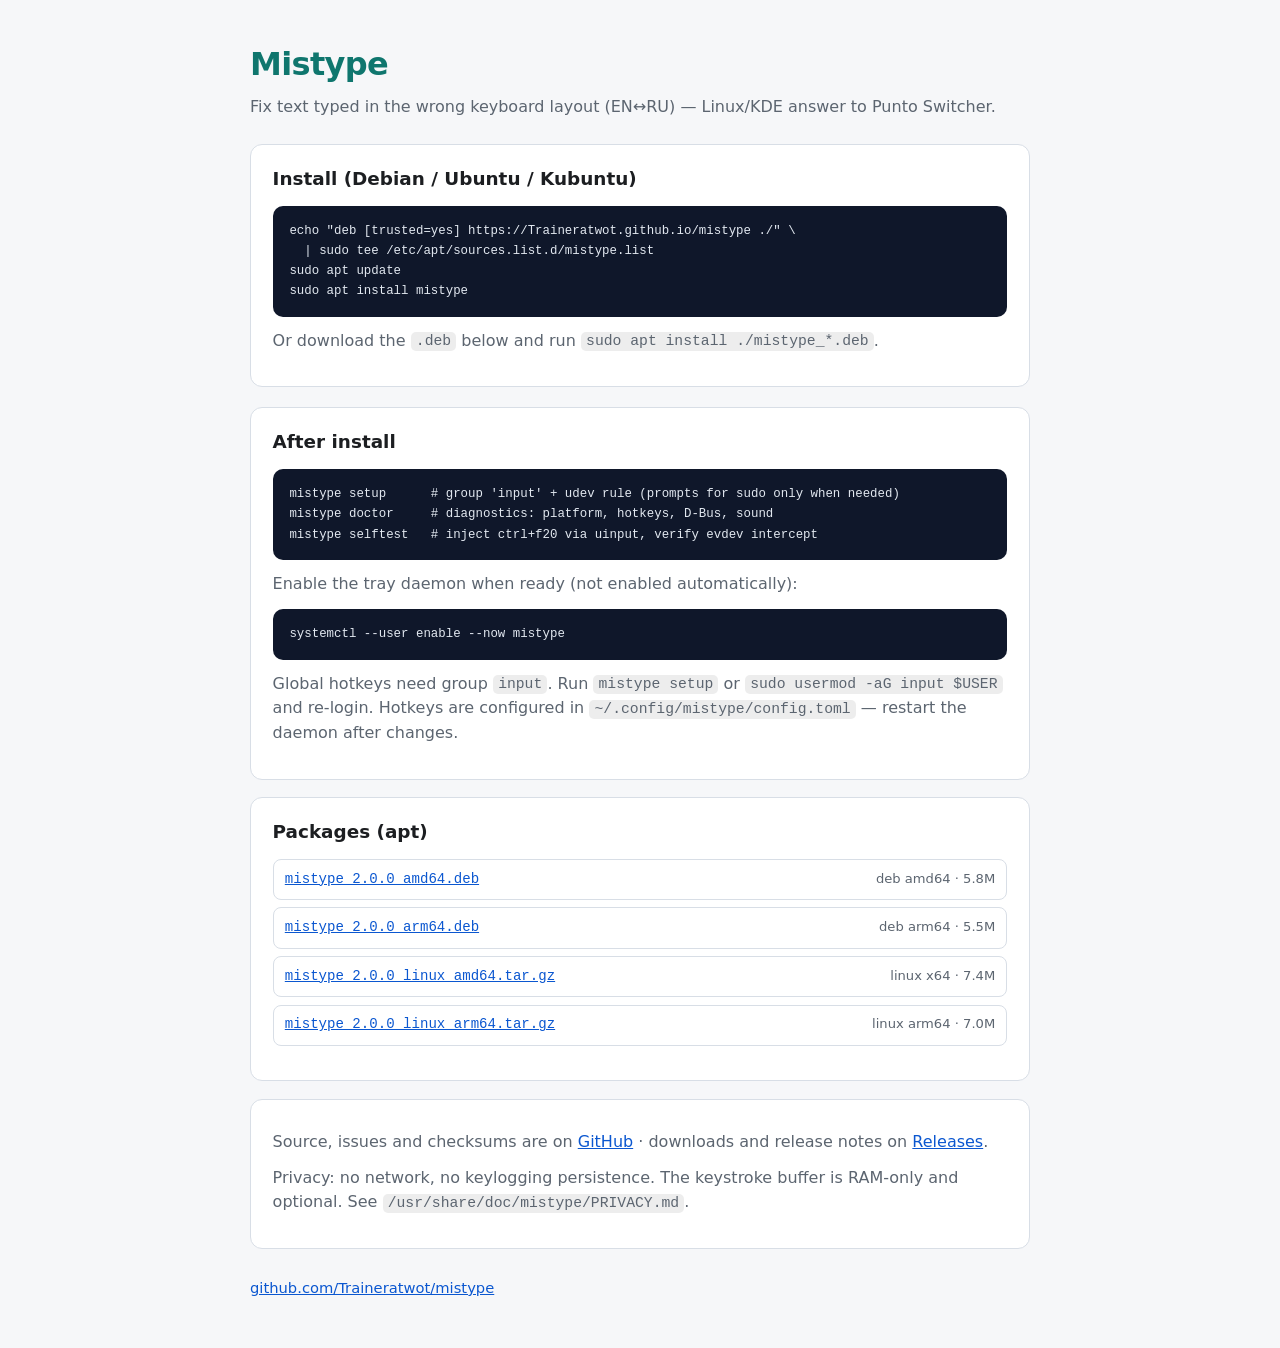
==== index.html @ 9109681e "apt: mistype 2.0.0" ====
<!DOCTYPE html>
<html lang="en">
<head>
  <meta charset="utf-8">
  <meta name="viewport" content="width=device-width, initial-scale=1">
  <title>Mistype — apt repository</title>
  <link rel="stylesheet" href="style.css">
</head>
<body>
  <main class="wrap">
    <header>
      <h1>Mistype</h1>
      <p class="tagline">Fix text typed in the wrong keyboard layout (EN↔RU) — Linux/KDE answer to Punto Switcher.</p>
    </header>

    <section class="intro">
      <h2>Install (Debian / Ubuntu / Kubuntu)</h2>
      <pre><code>echo "deb [trusted=yes] https://Traineratwot.github.io/mistype ./" \
  | sudo tee /etc/apt/sources.list.d/mistype.list
sudo apt update
sudo apt install mistype</code></pre>
      <p class="muted">Or download the <code>.deb</code> below and run
        <code>sudo apt install ./mistype_*.deb</code>.</p>
    </section>

    <section>
      <h2>After install</h2>
      <pre><code>mistype setup      # group 'input' + udev rule (prompts for sudo only when needed)
mistype doctor     # diagnostics: platform, hotkeys, D-Bus, sound
mistype selftest   # inject ctrl+f20 via uinput, verify evdev intercept</code></pre>
      <p class="muted">Enable the tray daemon when ready (not enabled automatically):</p>
      <pre><code>systemctl --user enable --now mistype</code></pre>
      <p class="muted">Global hotkeys need group <code>input</code>. Run
        <code>mistype setup</code> or <code>sudo usermod -aG input $USER</code>
        and re-login. Hotkeys are configured in
        <code>~/.config/mistype/config.toml</code> — restart the daemon after changes.</p>
    </section>

    <section>
      <h2>Packages (apt)</h2>
      <ul class="packages">
<li><a class="name" href="pool/mistype_2.0.0_amd64.deb">mistype_2.0.0_amd64.deb</a><span class="meta">deb amd64 · 5.8M</span></li>
<li><a class="name" href="pool/mistype_2.0.0_arm64.deb">mistype_2.0.0_arm64.deb</a><span class="meta">deb arm64 · 5.5M</span></li>
<li><a class="name" href="downloads/mistype_2.0.0_linux_amd64.tar.gz">mistype_2.0.0_linux_amd64.tar.gz</a><span class="meta">linux x64 · 7.4M</span></li>
<li><a class="name" href="downloads/mistype_2.0.0_linux_arm64.tar.gz">mistype_2.0.0_linux_arm64.tar.gz</a><span class="meta">linux arm64 · 7.0M</span></li>
</ul>

    </section>

    <section>
      <p class="muted">Source, issues and checksums are on
        <a href="https://github.com/Traineratwot/mistype">GitHub</a> ·
        downloads and release notes on
        <a href="https://github.com/Traineratwot/mistype/releases">Releases</a>.</p>
      <p class="muted">Privacy: no network, no keylogging persistence. The keystroke buffer is
        RAM-only and optional. See <code>/usr/share/doc/mistype/PRIVACY.md</code>.</p>
    </section>

    <footer>
      <a href="https://github.com/Traineratwot/mistype">github.com/Traineratwot/mistype</a>
    </footer>
  </main>
</body>
</html>
---- style.css ----
:root {
  color-scheme: light dark;
  --bg: #f6f7f9;
  --fg: #1c1e21;
  --muted: #5c6570;
  --card: #ffffff;
  --border: #d8dee6;
  --accent: #0b57d0;
  --brand: #0f766e;
  --code-bg: #0f172a;
  --code-fg: #e2e8f0;
}

@media (prefers-color-scheme: dark) {
  :root {
    --bg: #0f141a;
    --fg: #e8eaed;
    --muted: #9aa4b2;
    --card: #171d25;
    --border: #2a3441;
    --accent: #7ab0ff;
    --brand: #5eead4;
    --code-bg: #0b1220;
    --code-fg: #dbe7ff;
  }
}

* { box-sizing: border-box; }

body {
  margin: 0;
  font: 16px/1.55 system-ui, -apple-system, "Segoe UI", Roboto, sans-serif;
  background: var(--bg);
  color: var(--fg);
}

.wrap {
  max-width: 820px;
  margin: 0 auto;
  padding: 2.5rem 1.25rem 3rem;
}

header h1 {
  margin: 0 0 .35rem;
  font-size: 2rem;
  letter-spacing: -0.02em;
  color: var(--brand);
}

.tagline {
  margin: 0 0 1.5rem;
  color: var(--muted);
}

section {
  background: var(--card);
  border: 1px solid var(--border);
  border-radius: 12px;
  padding: 1.25rem 1.35rem 1.4rem;
  margin-bottom: 1.1rem;
}

.intro { margin-bottom: 1.25rem; }

h2 {
  margin: 0 0 .75rem;
  font-size: 1.15rem;
}

p { margin: .65rem 0; }

a { color: var(--accent); }

pre {
  margin: .75rem 0;
  padding: 0.95rem 1.05rem;
  background: var(--code-bg);
  color: var(--code-fg);
  border-radius: 10px;
  overflow-x: auto;
  font: 13.5px/1.5 ui-monospace, SFMono-Regular, Menlo, Consolas, monospace;
}

code {
  font: 0.92em ui-monospace, SFMono-Regular, Menlo, Consolas, monospace;
}

p code, li code {
  background: rgba(127, 127, 127, 0.14);
  padding: 0.1em 0.35em;
  border-radius: 5px;
}

ul.packages {
  list-style: none;
  padding: 0;
  margin: 0.75rem 0;
}

ul.packages li {
  display: flex;
  flex-wrap: wrap;
  gap: 0.35rem 0.75rem;
  align-items: baseline;
  padding: 0.55rem 0.7rem;
  border: 1px solid var(--border);
  border-radius: 8px;
  margin-bottom: 0.45rem;
}

ul.packages .name {
  font-family: ui-monospace, SFMono-Regular, Menlo, Consolas, monospace;
  font-size: 0.88rem;
  word-break: break-all;
}

ul.packages .meta {
  color: var(--muted);
  font-size: 0.82rem;
  margin-left: auto;
  white-space: nowrap;
}

.muted { color: var(--muted); }

footer {
  margin-top: 1.75rem;
  color: var(--muted);
  font-size: 0.92rem;
}
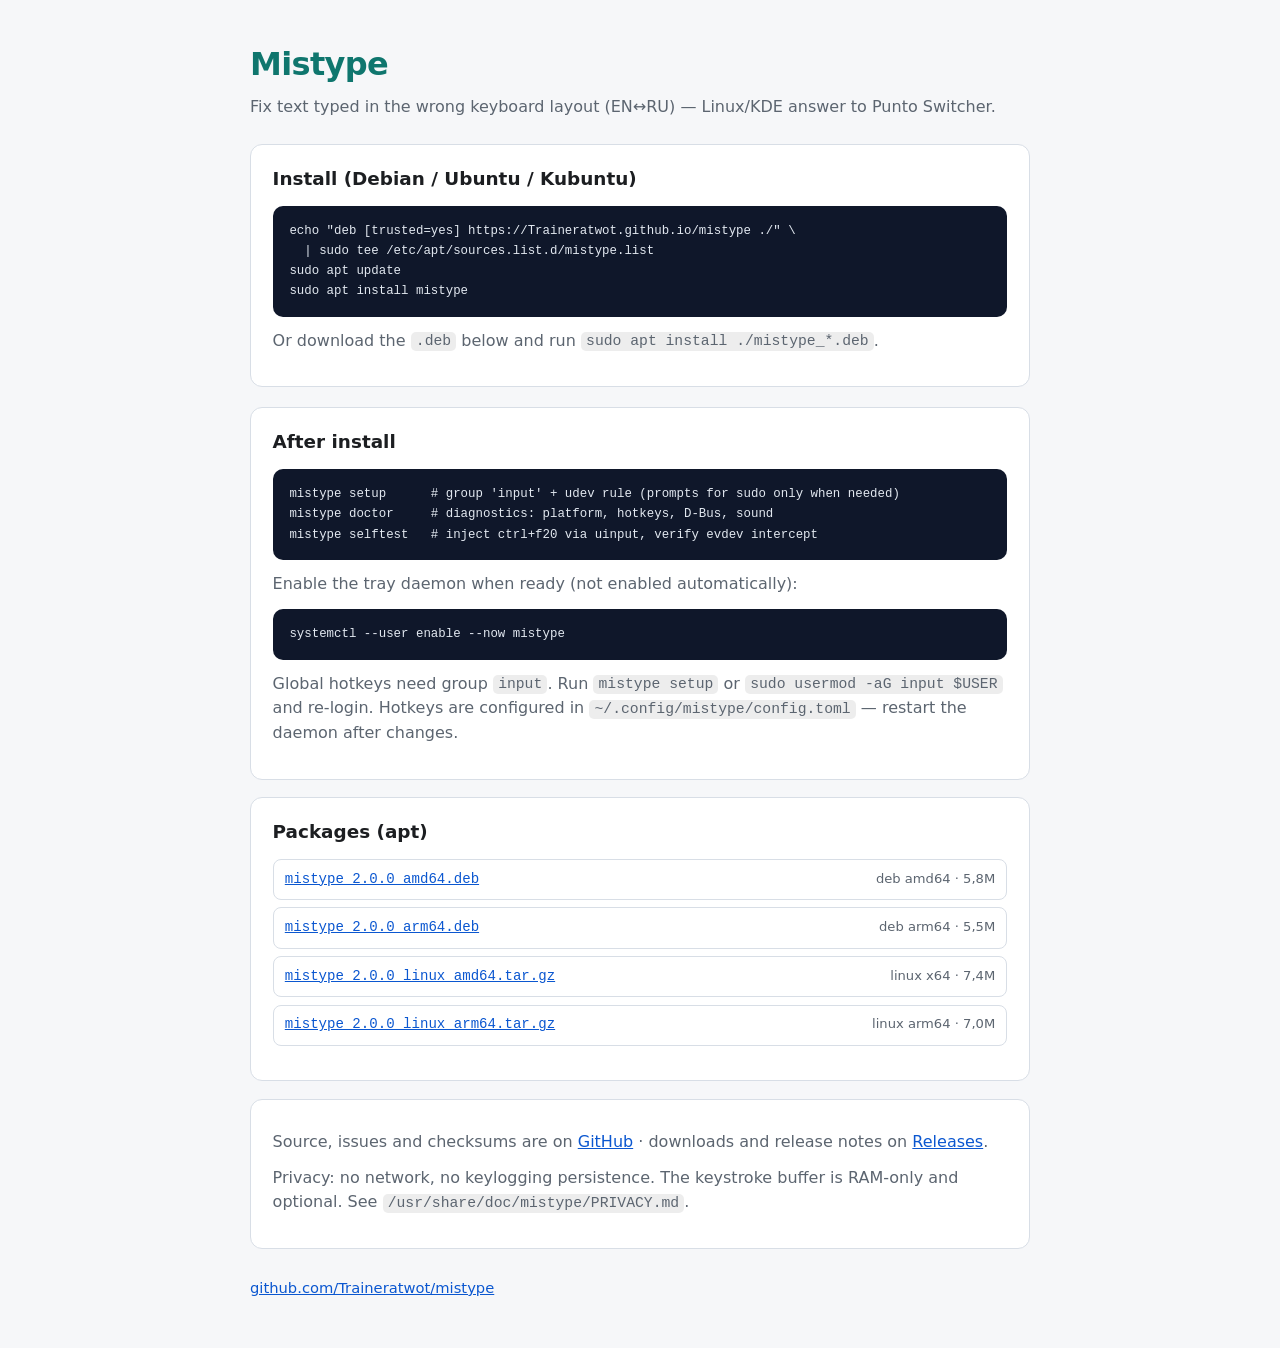
==== commit c158ed0c: "apt: drop legacy switchfix packages (Mistype 2.0 clean break)" ====
--- a/index.html
+++ b/index.html
@@ -39,10 +39,10 @@
     <section>
       <h2>Packages (apt)</h2>
       <ul class="packages">
-<li><a class="name" href="pool/mistype_2.0.0_amd64.deb">mistype_2.0.0_amd64.deb</a><span class="meta">deb amd64 · 5.8M</span></li>
-<li><a class="name" href="pool/mistype_2.0.0_arm64.deb">mistype_2.0.0_arm64.deb</a><span class="meta">deb arm64 · 5.5M</span></li>
-<li><a class="name" href="downloads/mistype_2.0.0_linux_amd64.tar.gz">mistype_2.0.0_linux_amd64.tar.gz</a><span class="meta">linux x64 · 7.4M</span></li>
-<li><a class="name" href="downloads/mistype_2.0.0_linux_arm64.tar.gz">mistype_2.0.0_linux_arm64.tar.gz</a><span class="meta">linux arm64 · 7.0M</span></li>
+<li><a class="name" href="pool/mistype_2.0.0_amd64.deb">mistype_2.0.0_amd64.deb</a><span class="meta">deb amd64 · 5,8M</span></li>
+<li><a class="name" href="pool/mistype_2.0.0_arm64.deb">mistype_2.0.0_arm64.deb</a><span class="meta">deb arm64 · 5,5M</span></li>
+<li><a class="name" href="downloads/mistype_2.0.0_linux_amd64.tar.gz">mistype_2.0.0_linux_amd64.tar.gz</a><span class="meta">linux x64 · 7,4M</span></li>
+<li><a class="name" href="downloads/mistype_2.0.0_linux_arm64.tar.gz">mistype_2.0.0_linux_arm64.tar.gz</a><span class="meta">linux arm64 · 7,0M</span></li>
 </ul>
 
     </section>
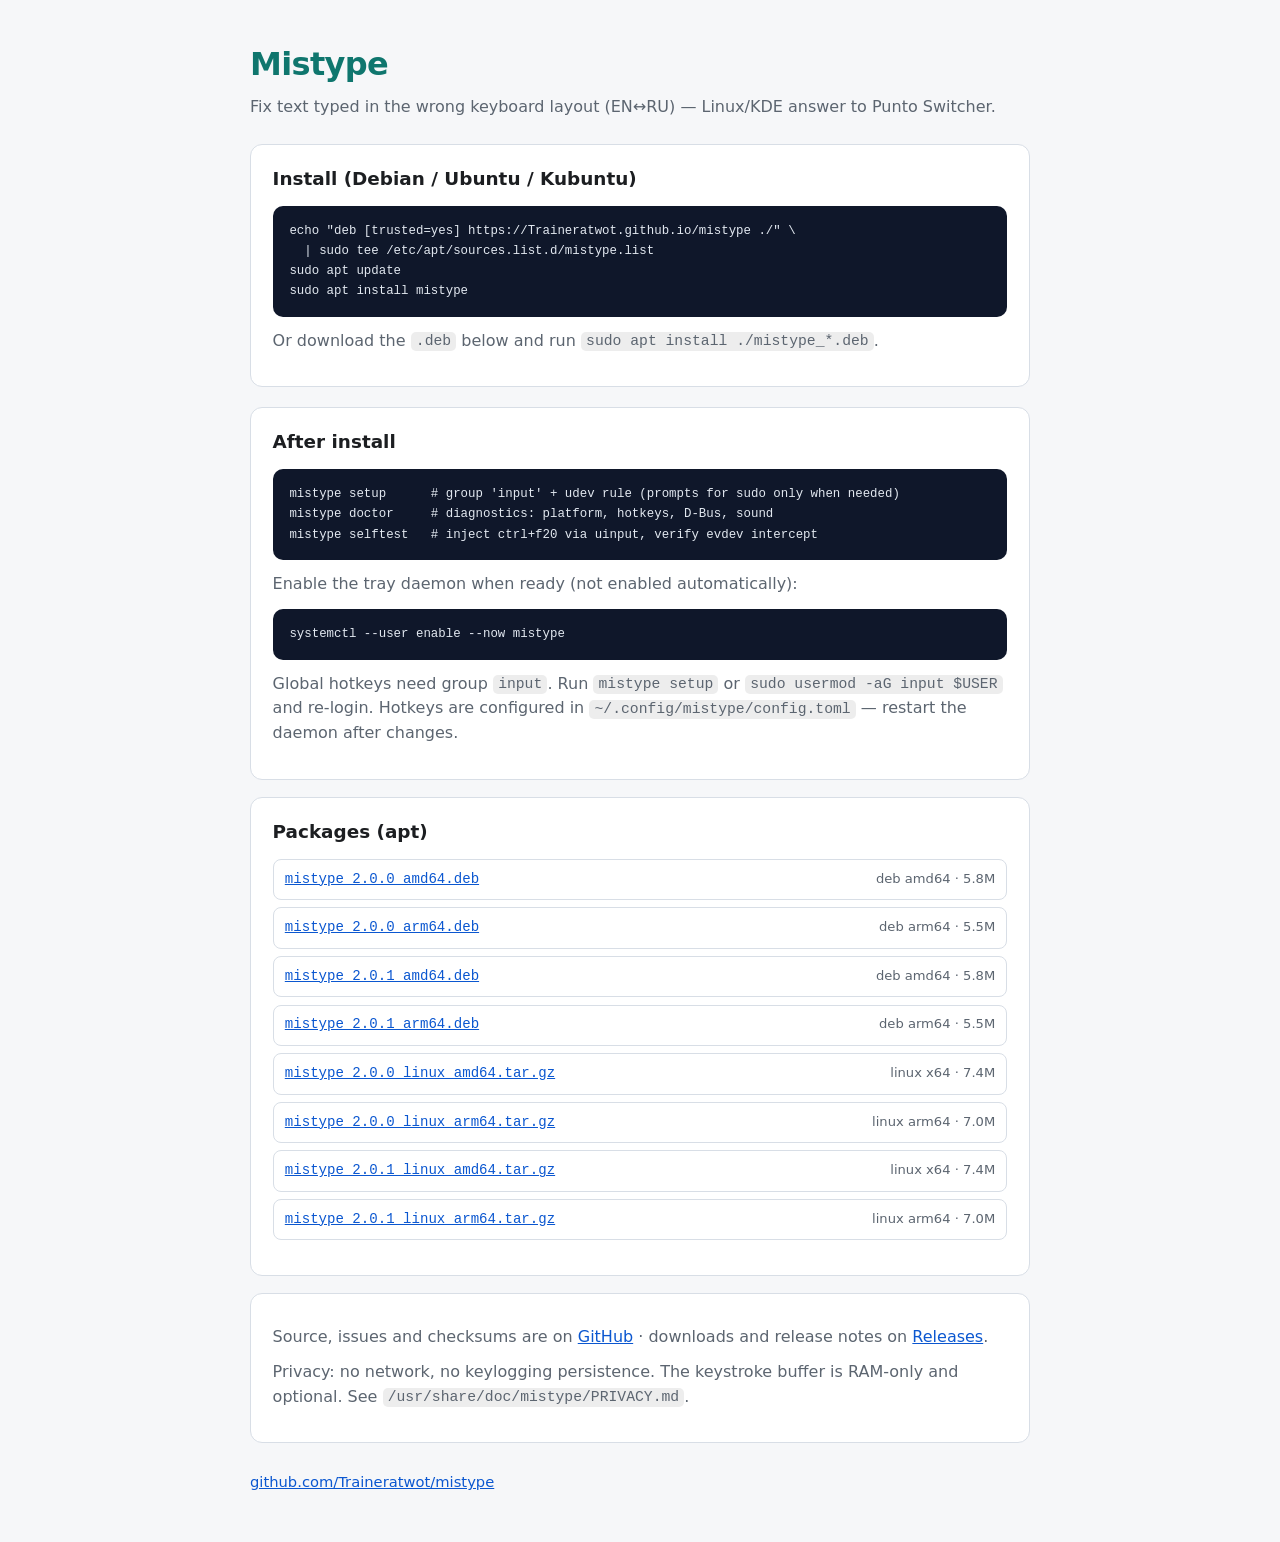
==== commit 0663ee0b: "apt: mistype 2.0.1" ====
--- a/index.html
+++ b/index.html
@@ -39,10 +39,14 @@
     <section>
       <h2>Packages (apt)</h2>
       <ul class="packages">
-<li><a class="name" href="pool/mistype_2.0.0_amd64.deb">mistype_2.0.0_amd64.deb</a><span class="meta">deb amd64 · 5,8M</span></li>
-<li><a class="name" href="pool/mistype_2.0.0_arm64.deb">mistype_2.0.0_arm64.deb</a><span class="meta">deb arm64 · 5,5M</span></li>
-<li><a class="name" href="downloads/mistype_2.0.0_linux_amd64.tar.gz">mistype_2.0.0_linux_amd64.tar.gz</a><span class="meta">linux x64 · 7,4M</span></li>
-<li><a class="name" href="downloads/mistype_2.0.0_linux_arm64.tar.gz">mistype_2.0.0_linux_arm64.tar.gz</a><span class="meta">linux arm64 · 7,0M</span></li>
+<li><a class="name" href="pool/mistype_2.0.0_amd64.deb">mistype_2.0.0_amd64.deb</a><span class="meta">deb amd64 · 5.8M</span></li>
+<li><a class="name" href="pool/mistype_2.0.0_arm64.deb">mistype_2.0.0_arm64.deb</a><span class="meta">deb arm64 · 5.5M</span></li>
+<li><a class="name" href="pool/mistype_2.0.1_amd64.deb">mistype_2.0.1_amd64.deb</a><span class="meta">deb amd64 · 5.8M</span></li>
+<li><a class="name" href="pool/mistype_2.0.1_arm64.deb">mistype_2.0.1_arm64.deb</a><span class="meta">deb arm64 · 5.5M</span></li>
+<li><a class="name" href="downloads/mistype_2.0.0_linux_amd64.tar.gz">mistype_2.0.0_linux_amd64.tar.gz</a><span class="meta">linux x64 · 7.4M</span></li>
+<li><a class="name" href="downloads/mistype_2.0.0_linux_arm64.tar.gz">mistype_2.0.0_linux_arm64.tar.gz</a><span class="meta">linux arm64 · 7.0M</span></li>
+<li><a class="name" href="downloads/mistype_2.0.1_linux_amd64.tar.gz">mistype_2.0.1_linux_amd64.tar.gz</a><span class="meta">linux x64 · 7.4M</span></li>
+<li><a class="name" href="downloads/mistype_2.0.1_linux_arm64.tar.gz">mistype_2.0.1_linux_arm64.tar.gz</a><span class="meta">linux arm64 · 7.0M</span></li>
 </ul>
 
     </section>
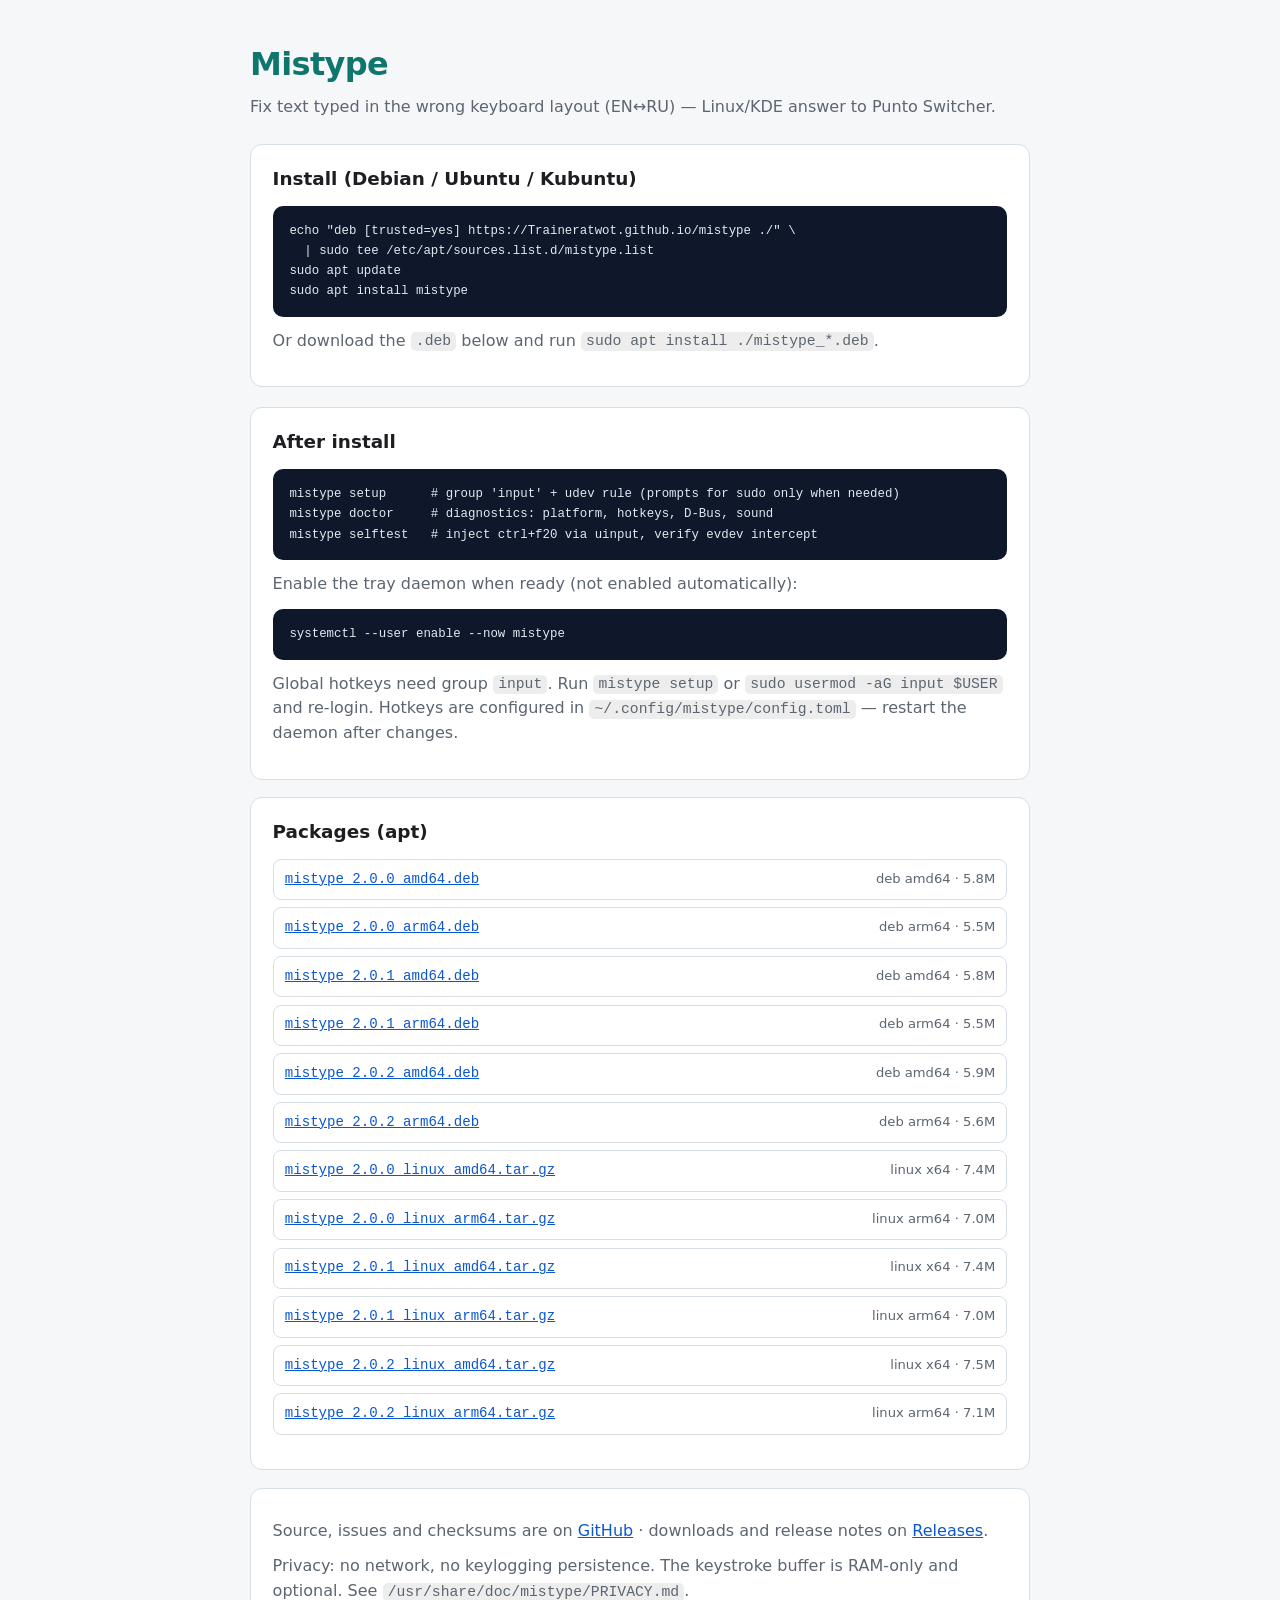
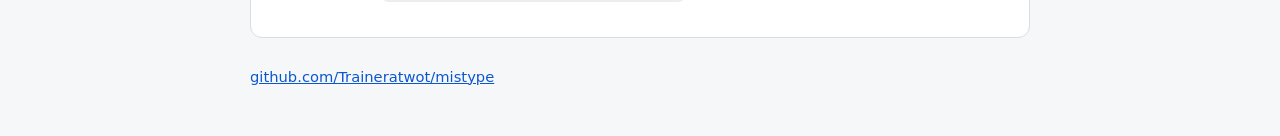
==== commit 6a65a88f: "apt: mistype 2.0.2" ====
--- a/index.html
+++ b/index.html
@@ -43,10 +43,14 @@
 <li><a class="name" href="pool/mistype_2.0.0_arm64.deb">mistype_2.0.0_arm64.deb</a><span class="meta">deb arm64 · 5.5M</span></li>
 <li><a class="name" href="pool/mistype_2.0.1_amd64.deb">mistype_2.0.1_amd64.deb</a><span class="meta">deb amd64 · 5.8M</span></li>
 <li><a class="name" href="pool/mistype_2.0.1_arm64.deb">mistype_2.0.1_arm64.deb</a><span class="meta">deb arm64 · 5.5M</span></li>
+<li><a class="name" href="pool/mistype_2.0.2_amd64.deb">mistype_2.0.2_amd64.deb</a><span class="meta">deb amd64 · 5.9M</span></li>
+<li><a class="name" href="pool/mistype_2.0.2_arm64.deb">mistype_2.0.2_arm64.deb</a><span class="meta">deb arm64 · 5.6M</span></li>
 <li><a class="name" href="downloads/mistype_2.0.0_linux_amd64.tar.gz">mistype_2.0.0_linux_amd64.tar.gz</a><span class="meta">linux x64 · 7.4M</span></li>
 <li><a class="name" href="downloads/mistype_2.0.0_linux_arm64.tar.gz">mistype_2.0.0_linux_arm64.tar.gz</a><span class="meta">linux arm64 · 7.0M</span></li>
 <li><a class="name" href="downloads/mistype_2.0.1_linux_amd64.tar.gz">mistype_2.0.1_linux_amd64.tar.gz</a><span class="meta">linux x64 · 7.4M</span></li>
 <li><a class="name" href="downloads/mistype_2.0.1_linux_arm64.tar.gz">mistype_2.0.1_linux_arm64.tar.gz</a><span class="meta">linux arm64 · 7.0M</span></li>
+<li><a class="name" href="downloads/mistype_2.0.2_linux_amd64.tar.gz">mistype_2.0.2_linux_amd64.tar.gz</a><span class="meta">linux x64 · 7.5M</span></li>
+<li><a class="name" href="downloads/mistype_2.0.2_linux_arm64.tar.gz">mistype_2.0.2_linux_arm64.tar.gz</a><span class="meta">linux arm64 · 7.1M</span></li>
 </ul>
 
     </section>
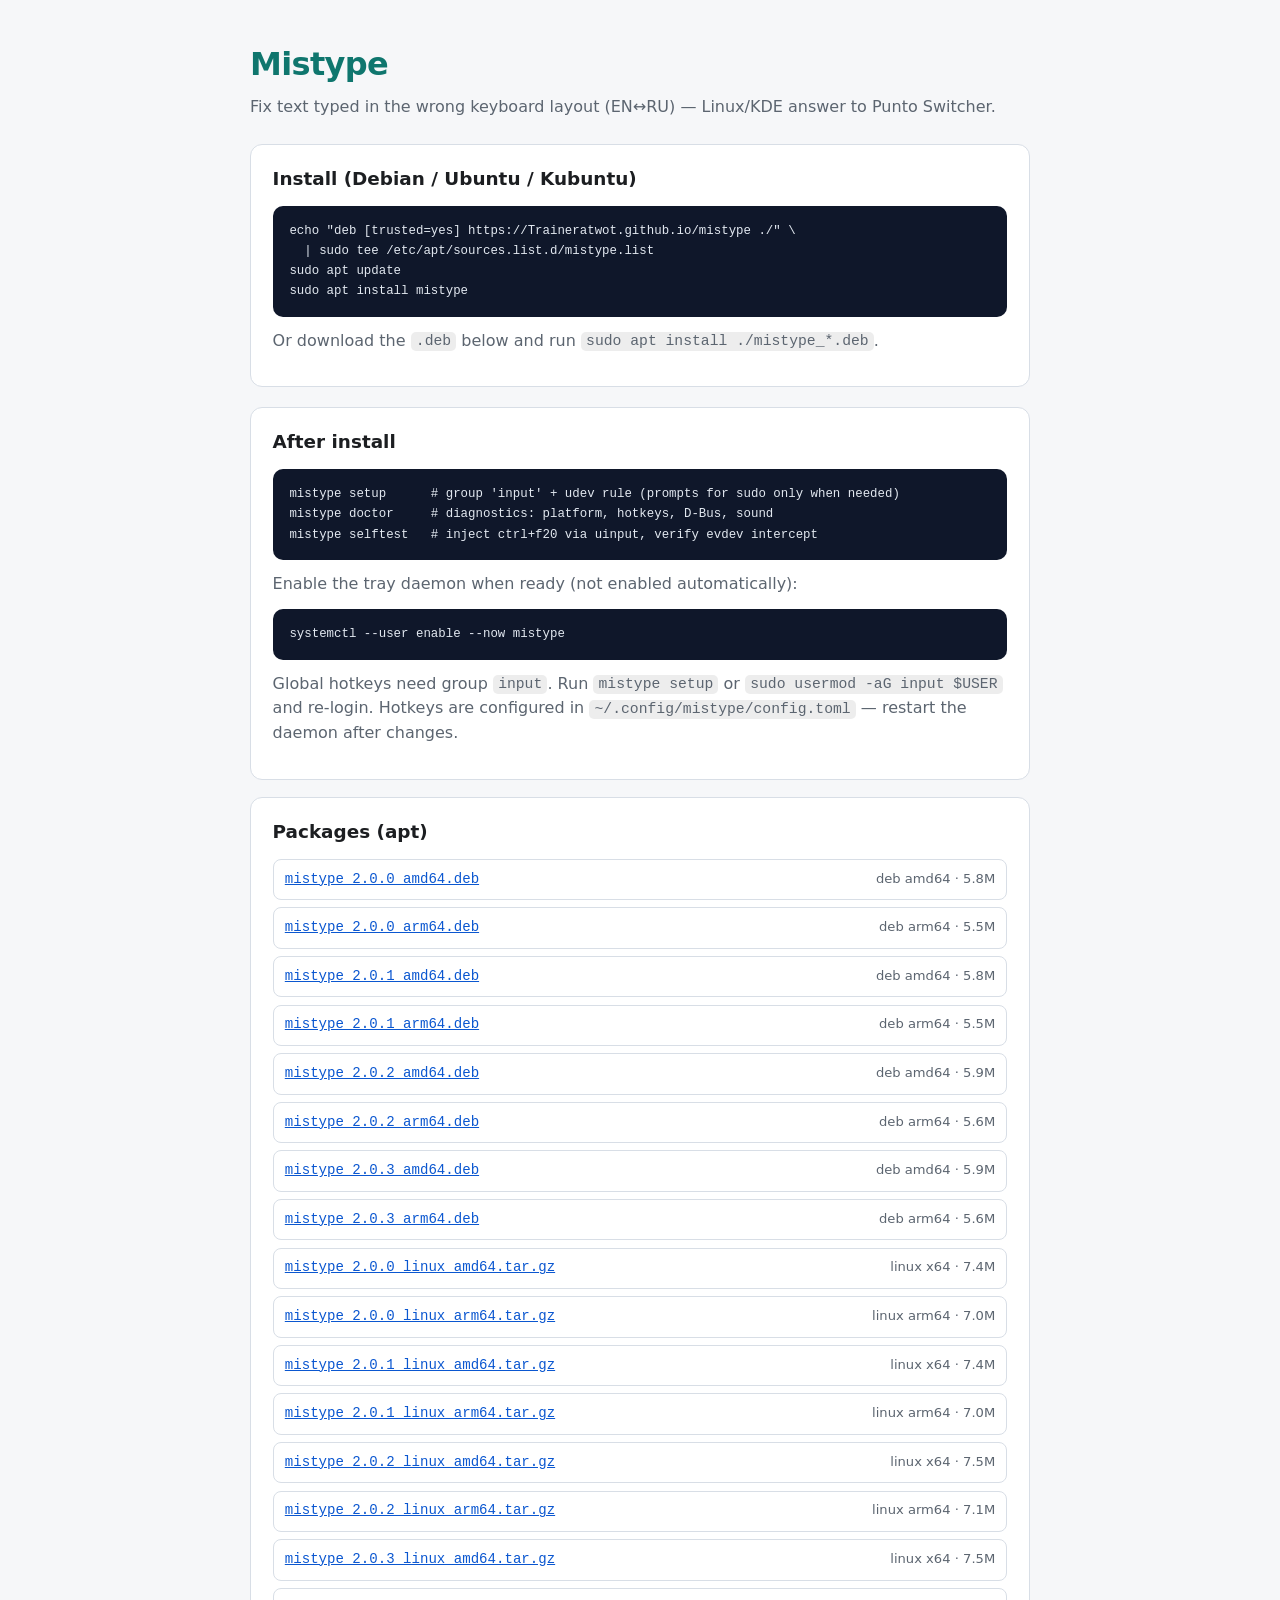
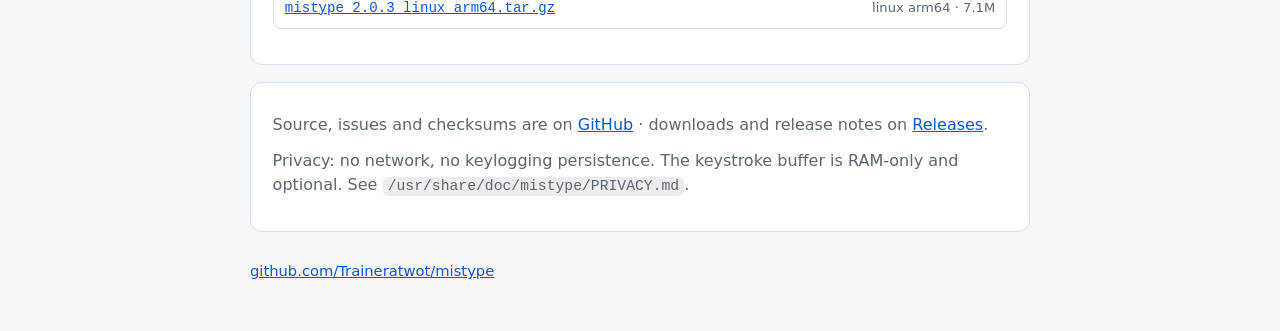
==== commit 631b6d13: "apt: mistype 2.0.3" ====
--- a/index.html
+++ b/index.html
@@ -45,12 +45,16 @@
 <li><a class="name" href="pool/mistype_2.0.1_arm64.deb">mistype_2.0.1_arm64.deb</a><span class="meta">deb arm64 · 5.5M</span></li>
 <li><a class="name" href="pool/mistype_2.0.2_amd64.deb">mistype_2.0.2_amd64.deb</a><span class="meta">deb amd64 · 5.9M</span></li>
 <li><a class="name" href="pool/mistype_2.0.2_arm64.deb">mistype_2.0.2_arm64.deb</a><span class="meta">deb arm64 · 5.6M</span></li>
+<li><a class="name" href="pool/mistype_2.0.3_amd64.deb">mistype_2.0.3_amd64.deb</a><span class="meta">deb amd64 · 5.9M</span></li>
+<li><a class="name" href="pool/mistype_2.0.3_arm64.deb">mistype_2.0.3_arm64.deb</a><span class="meta">deb arm64 · 5.6M</span></li>
 <li><a class="name" href="downloads/mistype_2.0.0_linux_amd64.tar.gz">mistype_2.0.0_linux_amd64.tar.gz</a><span class="meta">linux x64 · 7.4M</span></li>
 <li><a class="name" href="downloads/mistype_2.0.0_linux_arm64.tar.gz">mistype_2.0.0_linux_arm64.tar.gz</a><span class="meta">linux arm64 · 7.0M</span></li>
 <li><a class="name" href="downloads/mistype_2.0.1_linux_amd64.tar.gz">mistype_2.0.1_linux_amd64.tar.gz</a><span class="meta">linux x64 · 7.4M</span></li>
 <li><a class="name" href="downloads/mistype_2.0.1_linux_arm64.tar.gz">mistype_2.0.1_linux_arm64.tar.gz</a><span class="meta">linux arm64 · 7.0M</span></li>
 <li><a class="name" href="downloads/mistype_2.0.2_linux_amd64.tar.gz">mistype_2.0.2_linux_amd64.tar.gz</a><span class="meta">linux x64 · 7.5M</span></li>
 <li><a class="name" href="downloads/mistype_2.0.2_linux_arm64.tar.gz">mistype_2.0.2_linux_arm64.tar.gz</a><span class="meta">linux arm64 · 7.1M</span></li>
+<li><a class="name" href="downloads/mistype_2.0.3_linux_amd64.tar.gz">mistype_2.0.3_linux_amd64.tar.gz</a><span class="meta">linux x64 · 7.5M</span></li>
+<li><a class="name" href="downloads/mistype_2.0.3_linux_arm64.tar.gz">mistype_2.0.3_linux_arm64.tar.gz</a><span class="meta">linux arm64 · 7.1M</span></li>
 </ul>
 
     </section>
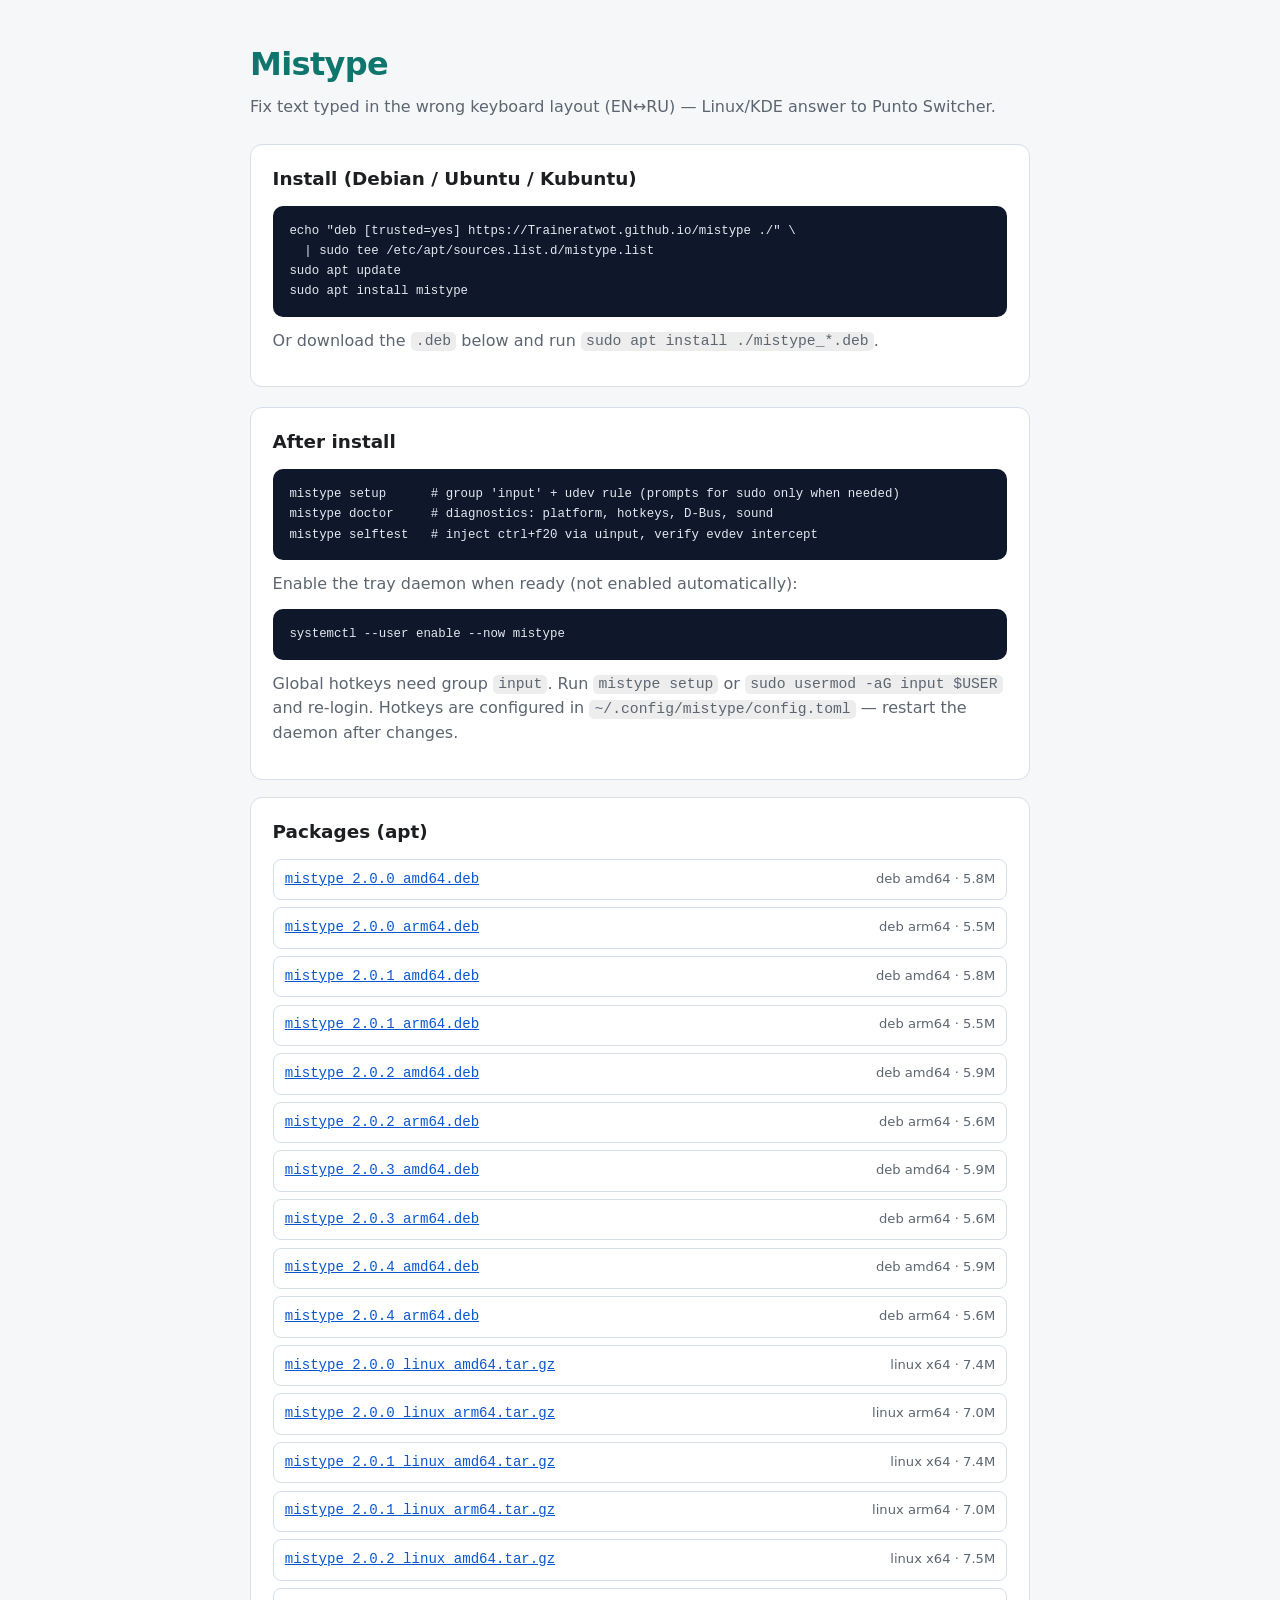
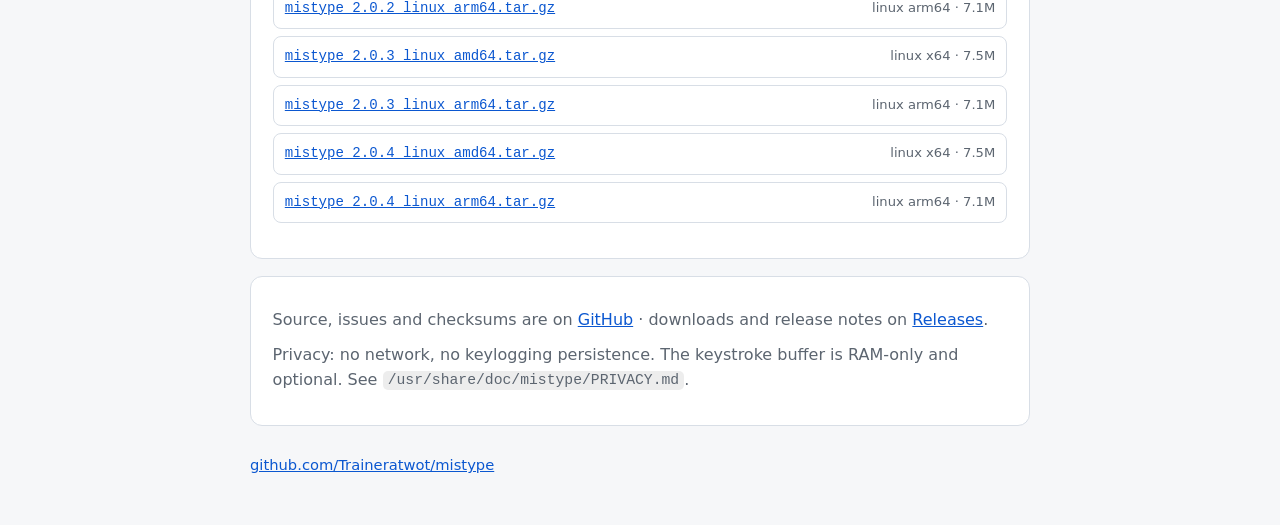
==== commit de83d9a0: "apt: mistype 2.0.4" ====
--- a/index.html
+++ b/index.html
@@ -47,6 +47,8 @@
 <li><a class="name" href="pool/mistype_2.0.2_arm64.deb">mistype_2.0.2_arm64.deb</a><span class="meta">deb arm64 · 5.6M</span></li>
 <li><a class="name" href="pool/mistype_2.0.3_amd64.deb">mistype_2.0.3_amd64.deb</a><span class="meta">deb amd64 · 5.9M</span></li>
 <li><a class="name" href="pool/mistype_2.0.3_arm64.deb">mistype_2.0.3_arm64.deb</a><span class="meta">deb arm64 · 5.6M</span></li>
+<li><a class="name" href="pool/mistype_2.0.4_amd64.deb">mistype_2.0.4_amd64.deb</a><span class="meta">deb amd64 · 5.9M</span></li>
+<li><a class="name" href="pool/mistype_2.0.4_arm64.deb">mistype_2.0.4_arm64.deb</a><span class="meta">deb arm64 · 5.6M</span></li>
 <li><a class="name" href="downloads/mistype_2.0.0_linux_amd64.tar.gz">mistype_2.0.0_linux_amd64.tar.gz</a><span class="meta">linux x64 · 7.4M</span></li>
 <li><a class="name" href="downloads/mistype_2.0.0_linux_arm64.tar.gz">mistype_2.0.0_linux_arm64.tar.gz</a><span class="meta">linux arm64 · 7.0M</span></li>
 <li><a class="name" href="downloads/mistype_2.0.1_linux_amd64.tar.gz">mistype_2.0.1_linux_amd64.tar.gz</a><span class="meta">linux x64 · 7.4M</span></li>
@@ -55,6 +57,8 @@
 <li><a class="name" href="downloads/mistype_2.0.2_linux_arm64.tar.gz">mistype_2.0.2_linux_arm64.tar.gz</a><span class="meta">linux arm64 · 7.1M</span></li>
 <li><a class="name" href="downloads/mistype_2.0.3_linux_amd64.tar.gz">mistype_2.0.3_linux_amd64.tar.gz</a><span class="meta">linux x64 · 7.5M</span></li>
 <li><a class="name" href="downloads/mistype_2.0.3_linux_arm64.tar.gz">mistype_2.0.3_linux_arm64.tar.gz</a><span class="meta">linux arm64 · 7.1M</span></li>
+<li><a class="name" href="downloads/mistype_2.0.4_linux_amd64.tar.gz">mistype_2.0.4_linux_amd64.tar.gz</a><span class="meta">linux x64 · 7.5M</span></li>
+<li><a class="name" href="downloads/mistype_2.0.4_linux_arm64.tar.gz">mistype_2.0.4_linux_arm64.tar.gz</a><span class="meta">linux arm64 · 7.1M</span></li>
 </ul>
 
     </section>
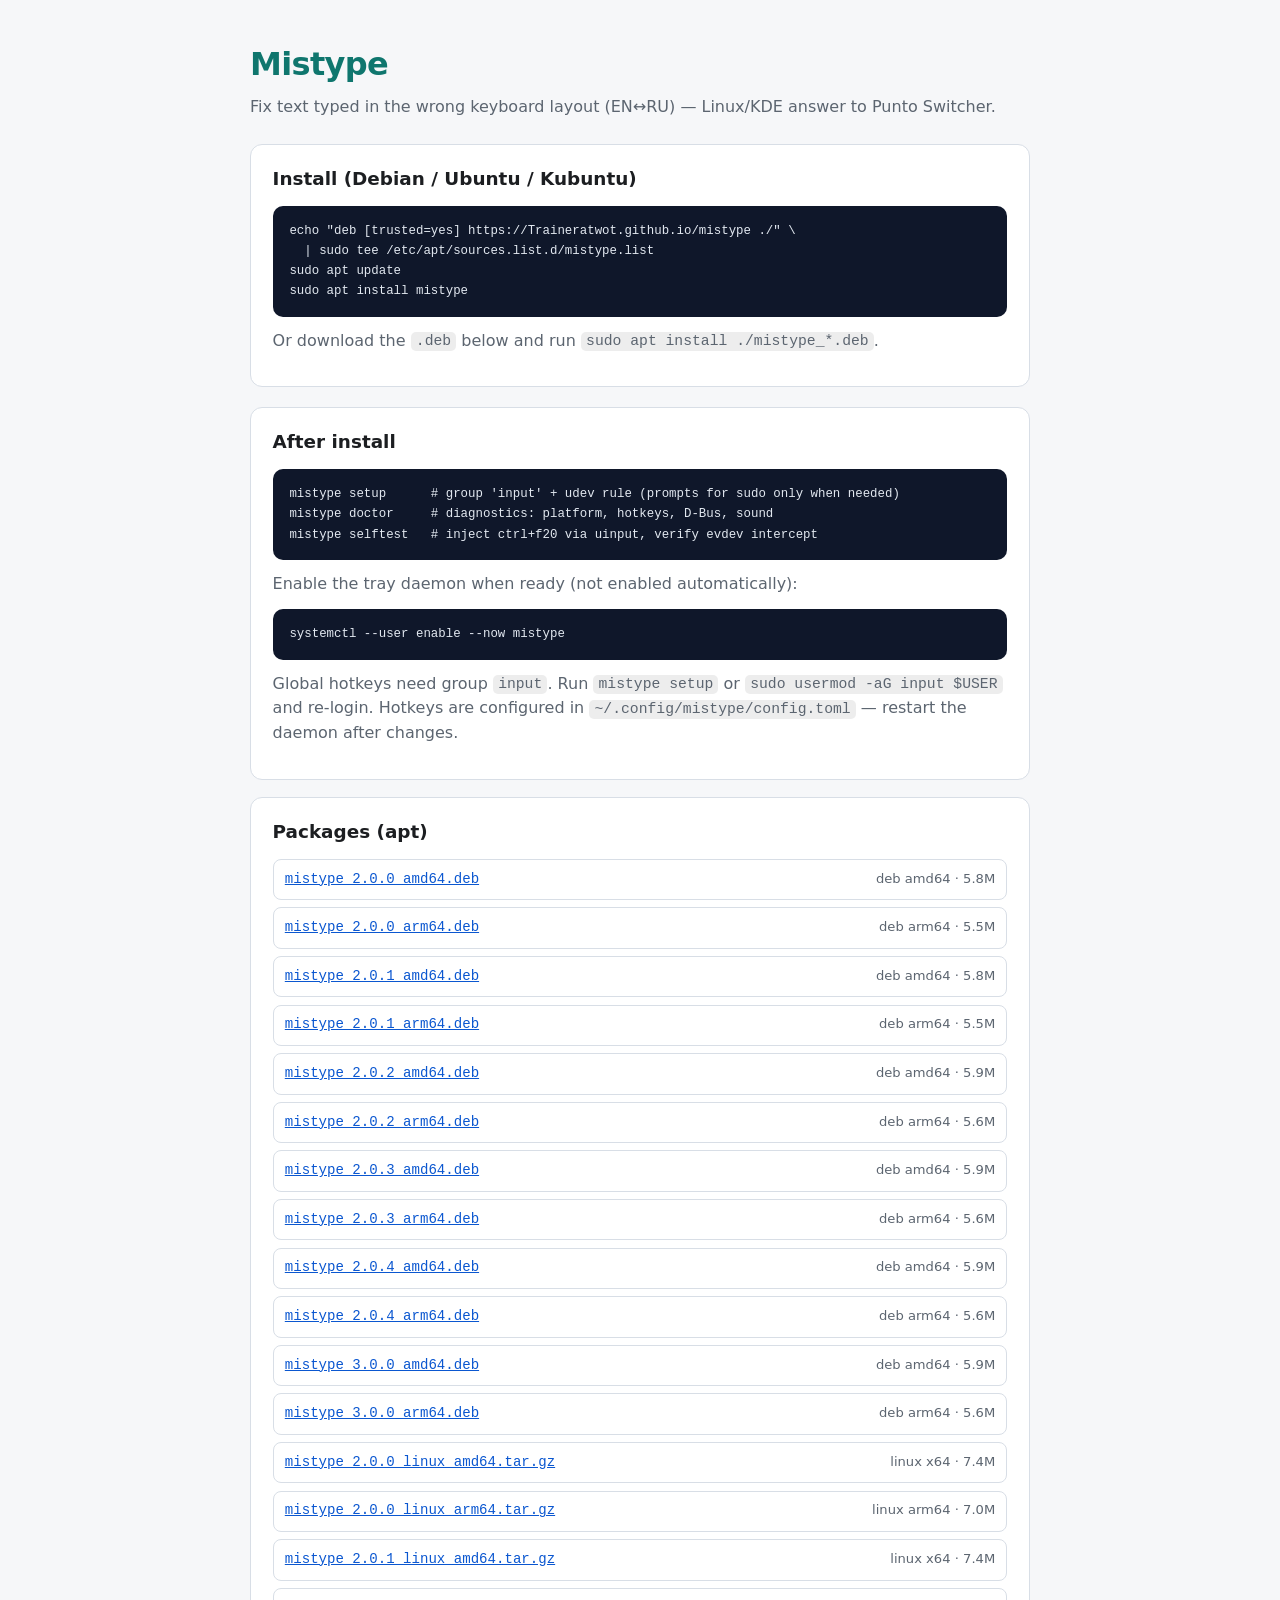
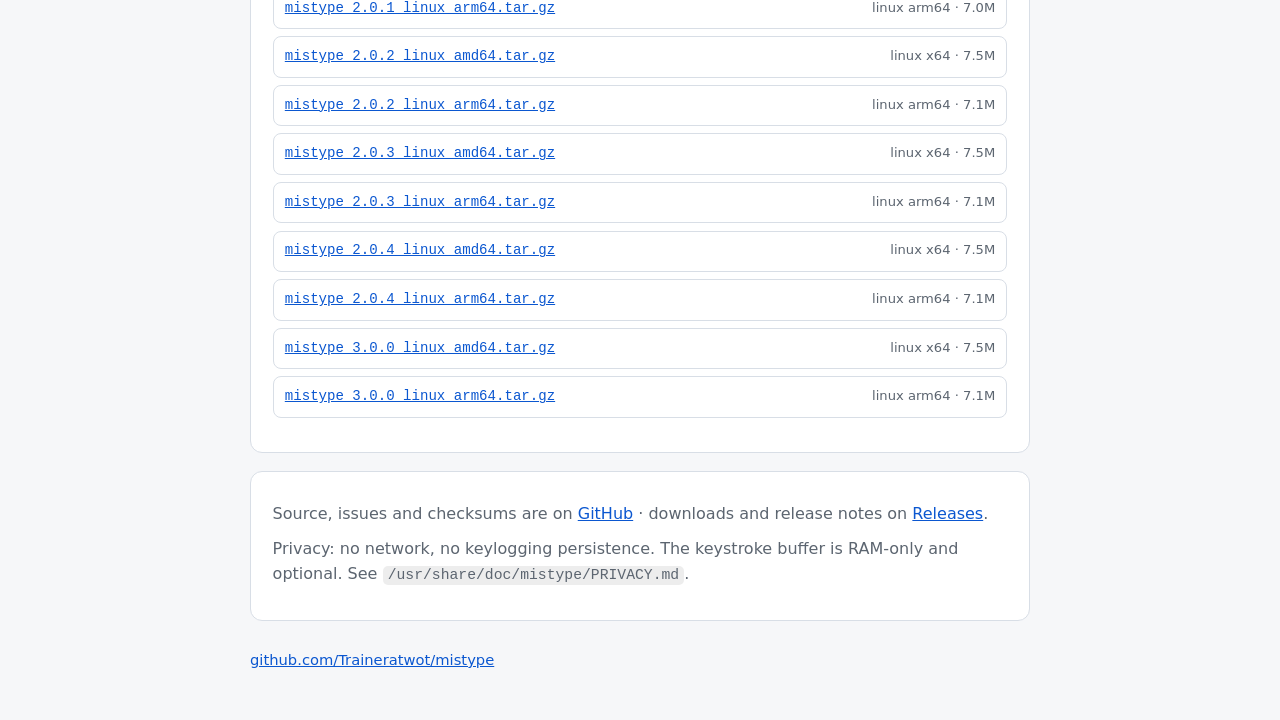
==== commit a4027b52: "apt: mistype 3.0.0" ====
--- a/index.html
+++ b/index.html
@@ -49,6 +49,8 @@
 <li><a class="name" href="pool/mistype_2.0.3_arm64.deb">mistype_2.0.3_arm64.deb</a><span class="meta">deb arm64 · 5.6M</span></li>
 <li><a class="name" href="pool/mistype_2.0.4_amd64.deb">mistype_2.0.4_amd64.deb</a><span class="meta">deb amd64 · 5.9M</span></li>
 <li><a class="name" href="pool/mistype_2.0.4_arm64.deb">mistype_2.0.4_arm64.deb</a><span class="meta">deb arm64 · 5.6M</span></li>
+<li><a class="name" href="pool/mistype_3.0.0_amd64.deb">mistype_3.0.0_amd64.deb</a><span class="meta">deb amd64 · 5.9M</span></li>
+<li><a class="name" href="pool/mistype_3.0.0_arm64.deb">mistype_3.0.0_arm64.deb</a><span class="meta">deb arm64 · 5.6M</span></li>
 <li><a class="name" href="downloads/mistype_2.0.0_linux_amd64.tar.gz">mistype_2.0.0_linux_amd64.tar.gz</a><span class="meta">linux x64 · 7.4M</span></li>
 <li><a class="name" href="downloads/mistype_2.0.0_linux_arm64.tar.gz">mistype_2.0.0_linux_arm64.tar.gz</a><span class="meta">linux arm64 · 7.0M</span></li>
 <li><a class="name" href="downloads/mistype_2.0.1_linux_amd64.tar.gz">mistype_2.0.1_linux_amd64.tar.gz</a><span class="meta">linux x64 · 7.4M</span></li>
@@ -59,6 +61,8 @@
 <li><a class="name" href="downloads/mistype_2.0.3_linux_arm64.tar.gz">mistype_2.0.3_linux_arm64.tar.gz</a><span class="meta">linux arm64 · 7.1M</span></li>
 <li><a class="name" href="downloads/mistype_2.0.4_linux_amd64.tar.gz">mistype_2.0.4_linux_amd64.tar.gz</a><span class="meta">linux x64 · 7.5M</span></li>
 <li><a class="name" href="downloads/mistype_2.0.4_linux_arm64.tar.gz">mistype_2.0.4_linux_arm64.tar.gz</a><span class="meta">linux arm64 · 7.1M</span></li>
+<li><a class="name" href="downloads/mistype_3.0.0_linux_amd64.tar.gz">mistype_3.0.0_linux_amd64.tar.gz</a><span class="meta">linux x64 · 7.5M</span></li>
+<li><a class="name" href="downloads/mistype_3.0.0_linux_arm64.tar.gz">mistype_3.0.0_linux_arm64.tar.gz</a><span class="meta">linux arm64 · 7.1M</span></li>
 </ul>
 
     </section>
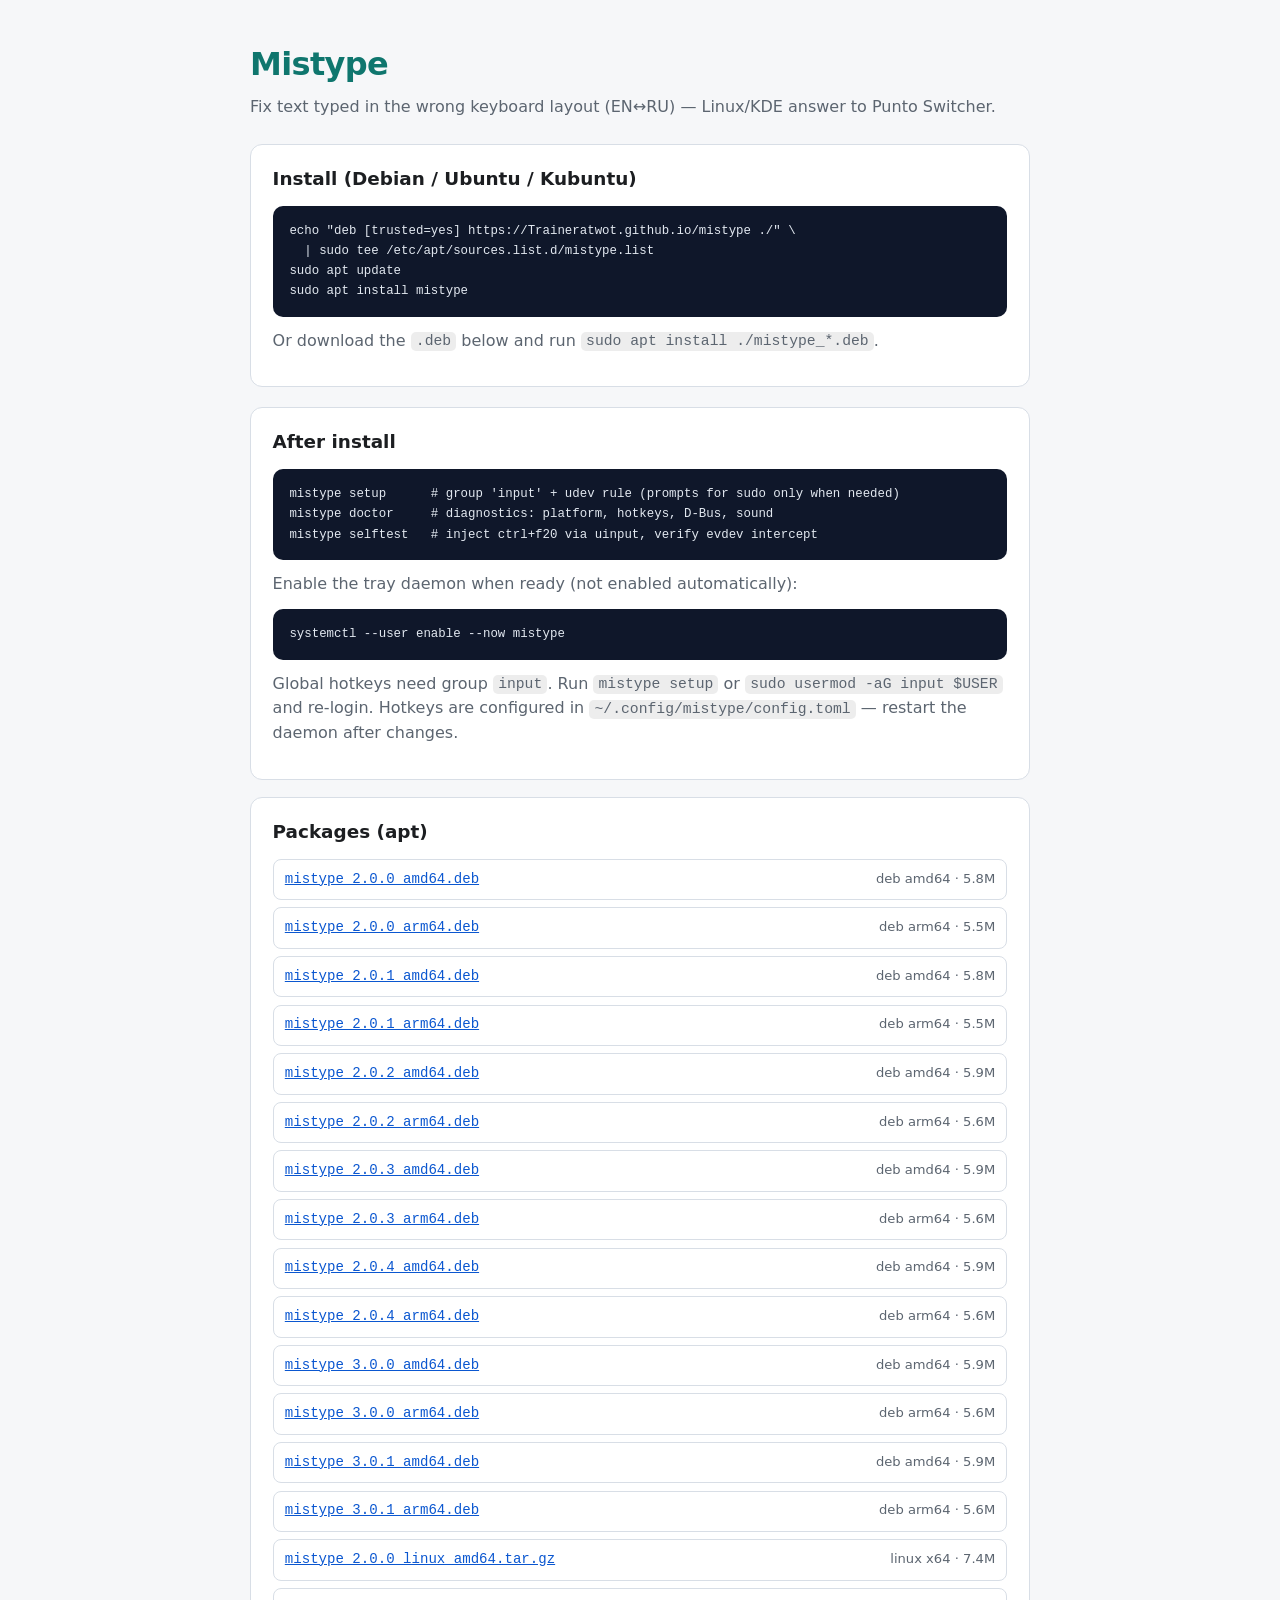
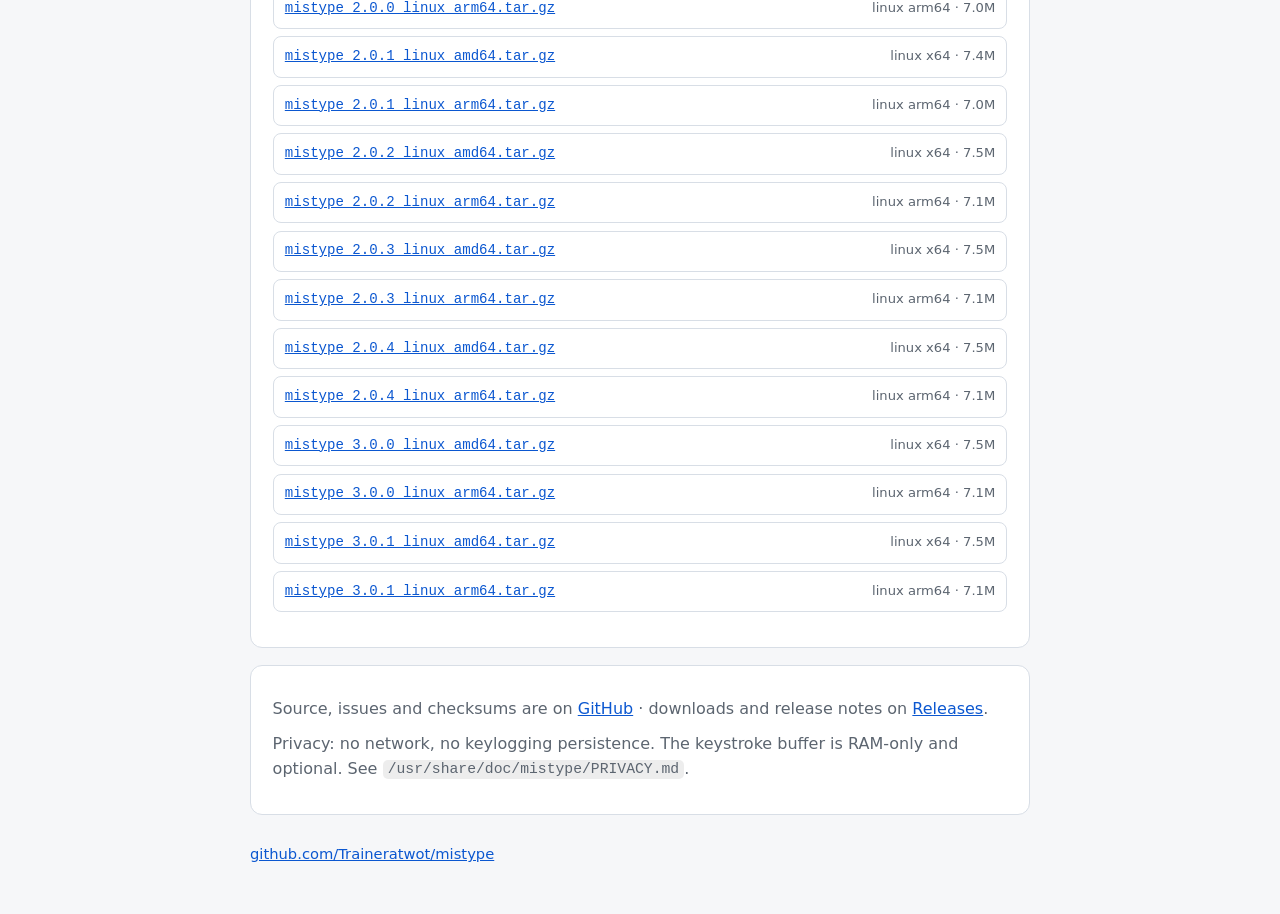
==== commit 3fe04872: "apt: mistype 3.0.1" ====
--- a/index.html
+++ b/index.html
@@ -51,6 +51,8 @@
 <li><a class="name" href="pool/mistype_2.0.4_arm64.deb">mistype_2.0.4_arm64.deb</a><span class="meta">deb arm64 · 5.6M</span></li>
 <li><a class="name" href="pool/mistype_3.0.0_amd64.deb">mistype_3.0.0_amd64.deb</a><span class="meta">deb amd64 · 5.9M</span></li>
 <li><a class="name" href="pool/mistype_3.0.0_arm64.deb">mistype_3.0.0_arm64.deb</a><span class="meta">deb arm64 · 5.6M</span></li>
+<li><a class="name" href="pool/mistype_3.0.1_amd64.deb">mistype_3.0.1_amd64.deb</a><span class="meta">deb amd64 · 5.9M</span></li>
+<li><a class="name" href="pool/mistype_3.0.1_arm64.deb">mistype_3.0.1_arm64.deb</a><span class="meta">deb arm64 · 5.6M</span></li>
 <li><a class="name" href="downloads/mistype_2.0.0_linux_amd64.tar.gz">mistype_2.0.0_linux_amd64.tar.gz</a><span class="meta">linux x64 · 7.4M</span></li>
 <li><a class="name" href="downloads/mistype_2.0.0_linux_arm64.tar.gz">mistype_2.0.0_linux_arm64.tar.gz</a><span class="meta">linux arm64 · 7.0M</span></li>
 <li><a class="name" href="downloads/mistype_2.0.1_linux_amd64.tar.gz">mistype_2.0.1_linux_amd64.tar.gz</a><span class="meta">linux x64 · 7.4M</span></li>
@@ -63,6 +65,8 @@
 <li><a class="name" href="downloads/mistype_2.0.4_linux_arm64.tar.gz">mistype_2.0.4_linux_arm64.tar.gz</a><span class="meta">linux arm64 · 7.1M</span></li>
 <li><a class="name" href="downloads/mistype_3.0.0_linux_amd64.tar.gz">mistype_3.0.0_linux_amd64.tar.gz</a><span class="meta">linux x64 · 7.5M</span></li>
 <li><a class="name" href="downloads/mistype_3.0.0_linux_arm64.tar.gz">mistype_3.0.0_linux_arm64.tar.gz</a><span class="meta">linux arm64 · 7.1M</span></li>
+<li><a class="name" href="downloads/mistype_3.0.1_linux_amd64.tar.gz">mistype_3.0.1_linux_amd64.tar.gz</a><span class="meta">linux x64 · 7.5M</span></li>
+<li><a class="name" href="downloads/mistype_3.0.1_linux_arm64.tar.gz">mistype_3.0.1_linux_arm64.tar.gz</a><span class="meta">linux arm64 · 7.1M</span></li>
 </ul>
 
     </section>
